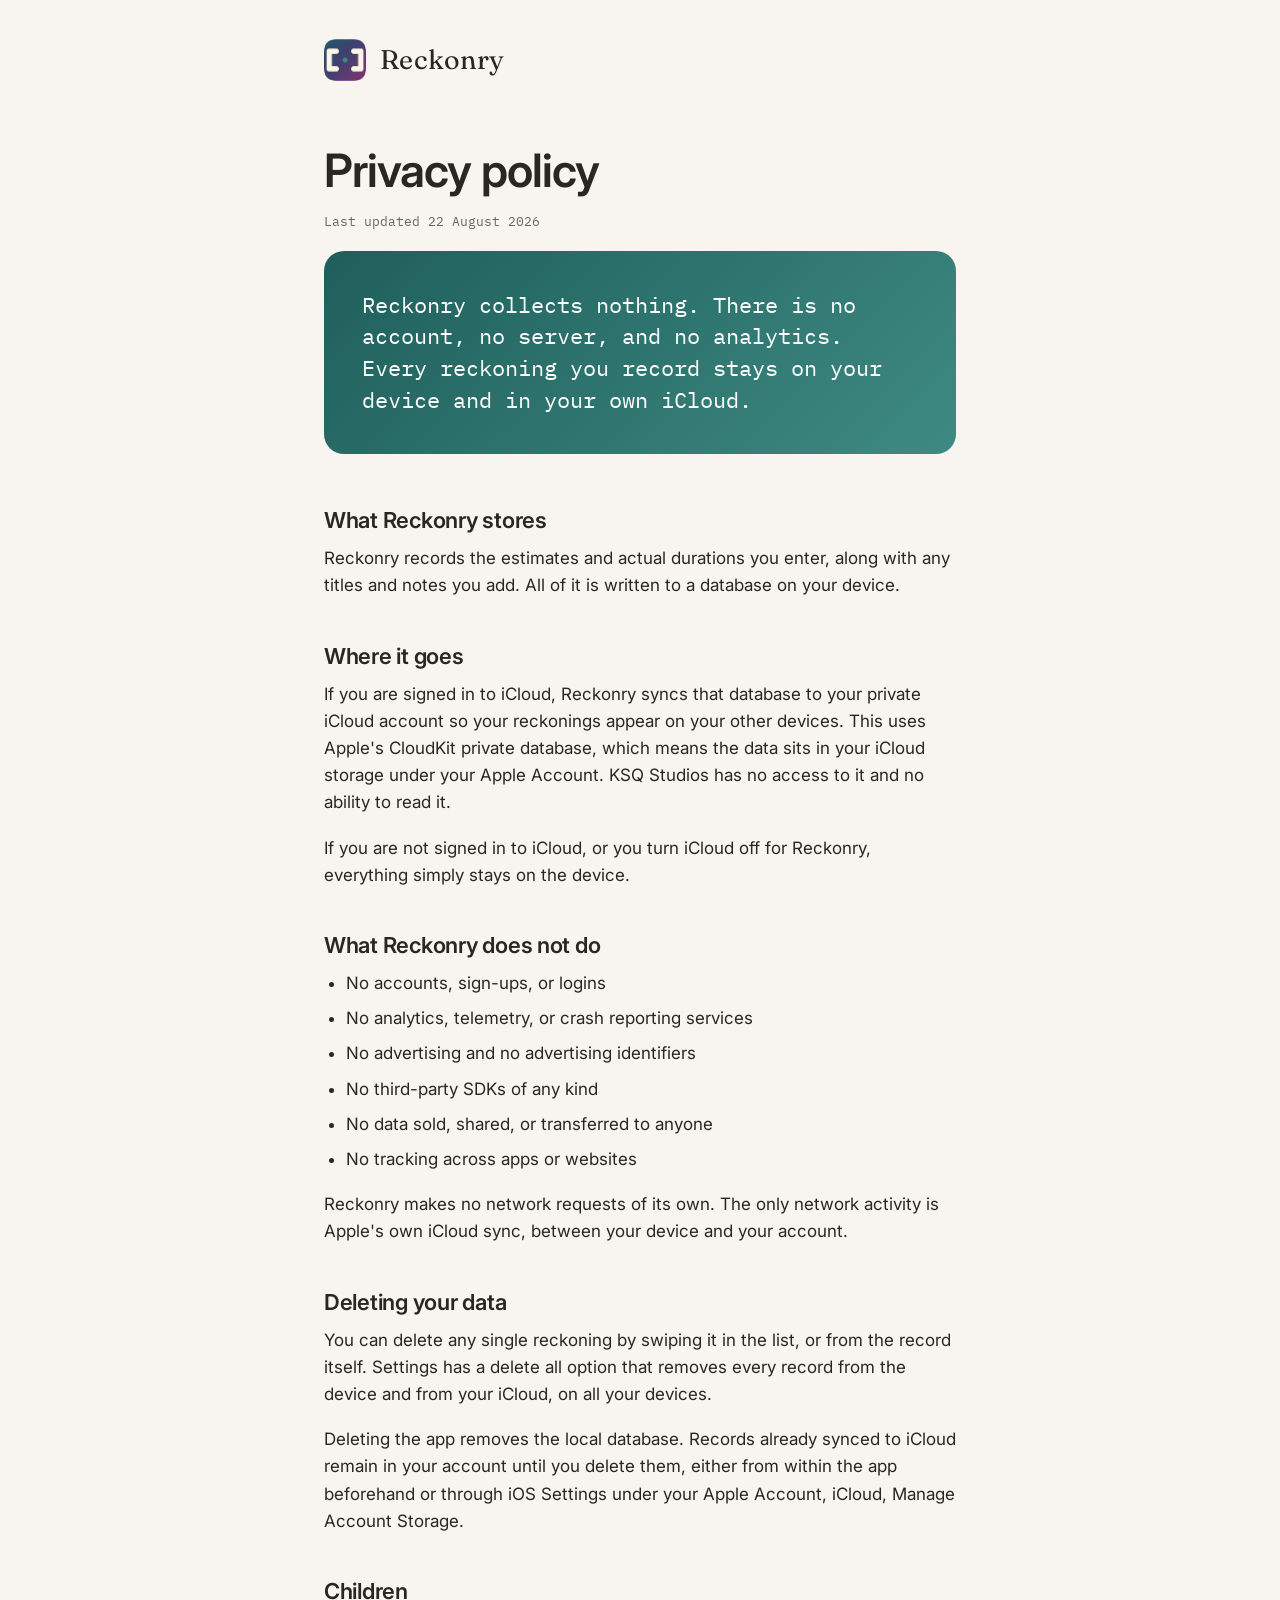
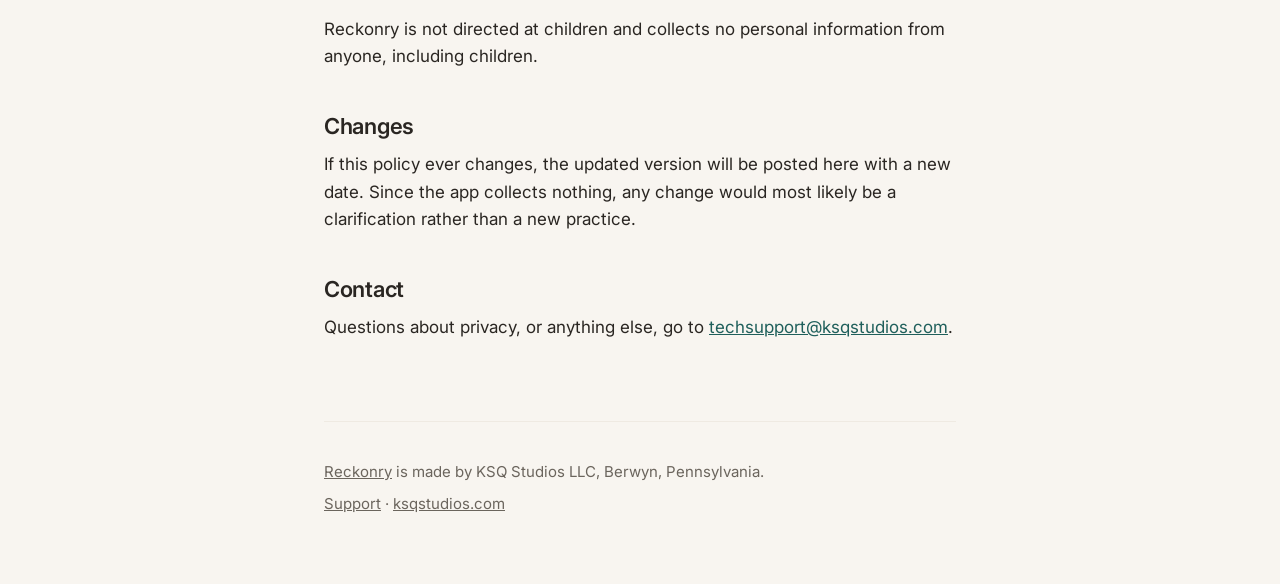
==== privacy.html @ 1746f442 "Reckonry site: index, privacy, support, assets" ====
<!DOCTYPE html>
<html lang="en">
<head>
<meta charset="utf-8">
<meta name="viewport" content="width=device-width, initial-scale=1">
<title>Privacy policy, Reckonry</title>
<meta name="description" content="Reckonry collects nothing. Your record stays on your device and in your own iCloud account.">
<meta name="robots" content="index, follow">
<link rel="apple-touch-icon" href="/apple-touch-icon.png">
<link rel="icon" href="/favicon.png">

<link rel="preconnect" href="https://fonts.googleapis.com">
<link rel="preconnect" href="https://fonts.gstatic.com" crossorigin>
<link href="https://fonts.googleapis.com/css2?family=Fraunces:opsz,wght@72,400;72,500&family=IBM+Plex+Mono:wght@400;500&family=Inter:wght@400;500;600&display=swap" rel="stylesheet">
<link rel="stylesheet" href="/styles.css">
</head>
<body>
<div class="wrap-prose">

  <a class="masthead" href="/">
    <img src="/apple-touch-icon.png" alt="">
    <span class="name">Reckonry</span>
  </a>

  <div class="page-head page-body">
    <h1>Privacy policy</h1>
    <p class="updated">Last updated 22 August 2026</p>

    <div class="card-teal">
      <p>Reckonry collects nothing. There is no account, no server, and no analytics. Every reckoning you record stays on your device and in your own iCloud.</p>
    </div>

    <h2>What Reckonry stores</h2>
    <p>Reckonry records the estimates and actual durations you enter, along with any titles and notes you add. All of it is written to a database on your device.</p>

    <h2>Where it goes</h2>
    <p>If you are signed in to iCloud, Reckonry syncs that database to your private iCloud account so your reckonings appear on your other devices. This uses Apple's CloudKit private database, which means the data sits in your iCloud storage under your Apple Account. KSQ Studios has no access to it and no ability to read it.</p>
    <p>If you are not signed in to iCloud, or you turn iCloud off for Reckonry, everything simply stays on the device.</p>

    <h2>What Reckonry does not do</h2>
    <ul>
      <li>No accounts, sign-ups, or logins</li>
      <li>No analytics, telemetry, or crash reporting services</li>
      <li>No advertising and no advertising identifiers</li>
      <li>No third-party SDKs of any kind</li>
      <li>No data sold, shared, or transferred to anyone</li>
      <li>No tracking across apps or websites</li>
    </ul>
    <p>Reckonry makes no network requests of its own. The only network activity is Apple's own iCloud sync, between your device and your account.</p>

    <h2>Deleting your data</h2>
    <p>You can delete any single reckoning by swiping it in the list, or from the record itself. Settings has a delete all option that removes every record from the device and from your iCloud, on all your devices.</p>
    <p>Deleting the app removes the local database. Records already synced to iCloud remain in your account until you delete them, either from within the app beforehand or through iOS Settings under your Apple Account, iCloud, Manage Account Storage.</p>

    <h2>Children</h2>
    <p>Reckonry is not directed at children and collects no personal information from anyone, including children.</p>

    <h2>Changes</h2>
    <p>If this policy ever changes, the updated version will be posted here with a new date. Since the app collects nothing, any change would most likely be a clarification rather than a new practice.</p>

    <h2>Contact</h2>
    <p>Questions about privacy, or anything else, go to <a href="mailto:techsupport@ksqstudios.com">techsupport@ksqstudios.com</a>.</p>
  </div>

  <footer class="foot-simple">
    <p><a href="/">Reckonry</a> is made by KSQ Studios LLC, Berwyn, Pennsylvania.</p>
    <p><a href="/support.html">Support</a> &middot; <a href="https://ksqstudios.com">ksqstudios.com</a></p>
  </footer>

</div>
</body>
</html>
---- styles.css ----
/* ==========================================================================
   Reckonry, reckonry.app
   Shared stylesheet for index, privacy, and support.

   Type roles mirror the app itself:
     Fraunces      wordmark and arc stage names only
     IBM Plex Mono display figures, eyebrows, data
     Inter         everything else
   ========================================================================== */

:root{
  --cream:#F8F5F0;
  --cream-deep:#EFEAE2;
  --ink:#2A2622;
  --ink-soft:#6B655D;
  --ink-dim:#B9B2A8;

  /* The divergence arc */
  --teal-top:#1F5F5B;    --teal-bot:#3E8A82;
  --petrol-top:#2E4E6E;  --petrol-bot:#4E7899;
  --indigo-top:#46406E;  --indigo-bot:#6E689C;
  --violet-top:#6E3A78;  --violet-bot:#9A5FA6;
  --magenta-top:#8E2358; --magenta-bot:#C04A80;

  --display:"IBM Plex Mono", ui-monospace, monospace;
  --word:"Fraunces", Georgia, serif;
  --body:"Inter", -apple-system, BlinkMacSystemFont, sans-serif;

  --gutter:clamp(20px, 5vw, 64px);
  --measure:1120px;
  --measure-prose:760px;
  --measure-support:800px;
}

*{box-sizing:border-box}
html{scroll-behavior:smooth}

@media (prefers-reduced-motion:reduce){
  html{scroll-behavior:auto}
  *{animation-duration:.01ms !important;transition-duration:.01ms !important}
}

body{
  margin:0;background:var(--cream);color:var(--ink);
  font-family:var(--body);font-size:17px;line-height:1.6;
  -webkit-font-smoothing:antialiased;
}
a{color:inherit}
:focus-visible{outline:3px solid var(--teal-bot);outline-offset:3px;border-radius:4px}

.wrap{max-width:var(--measure);margin:0 auto;padding-inline:var(--gutter)}
.wrap-prose{max-width:var(--measure-prose);margin:0 auto;padding-inline:var(--gutter)}
.wrap-support{max-width:var(--measure-support);margin:0 auto;padding-inline:var(--gutter)}

/* --------------------------------------------------------------- masthead */
.masthead{display:flex;align-items:center;gap:14px;padding:38px 0 0;
  text-decoration:none;color:inherit}
.masthead img{width:42px;height:42px;border-radius:10px}
.masthead .name{font-family:var(--word);font-size:27px;letter-spacing:.01em}

/* ------------------------------------------------------------------- hero */
.hero{padding:70px 0 10px}
.hero h1{
  font-family:var(--body);font-weight:600;
  font-size:clamp(34px,6.2vw,62px);line-height:1.08;
  letter-spacing:-.022em;margin:0 0 22px;max-width:15ch;
}
.hero p.lede{
  font-size:clamp(17px,2.2vw,20px);color:var(--ink-soft);
  max-width:52ch;margin:0 0 38px;
}

/* --------------------------------------------- specimen, the signature */
.specimen{
  border-radius:22px;padding:clamp(28px,5vw,46px);color:#fff;
  background:linear-gradient(135deg,var(--teal-top),var(--teal-bot));
  transition:background 900ms ease;
  min-height:230px;display:flex;flex-direction:column;justify-content:center;
}
.specimen .task{
  font-family:var(--body);font-weight:500;font-size:15px;
  opacity:.82;margin-bottom:12px;
}
.specimen .verdict{
  font-family:var(--display);font-weight:400;
  font-size:clamp(28px,5.4vw,50px);line-height:1.1;letter-spacing:-.02em;
  margin-bottom:18px;
}
.specimen .figures{font-family:var(--display);font-size:clamp(13px,1.7vw,16px);opacity:.85}
.specimen .figures span{white-space:nowrap}
.specimen .figures i{font-style:normal;opacity:.55;padding:0 10px}

.fade{animation:fade 900ms ease}
@keyframes fade{from{opacity:.15}to{opacity:1}}

.hint{font-size:13px;color:var(--ink-soft);margin:14px 0 0;font-family:var(--display)}

/* -------------------------------------------------------------------- buy */
.buy{display:flex;flex-wrap:wrap;align-items:center;gap:18px;margin:46px 0 0}
.badge{display:inline-block}
.badge img{height:56px;display:block}
.price{font-family:var(--display);font-size:16px;color:var(--ink-soft)}

/* --------------------------------------------------------------- sections */
section{padding:clamp(70px,10vw,120px) 0 0}

.eyebrow{
  font-family:var(--display);font-size:13px;letter-spacing:.14em;
  text-transform:uppercase;color:var(--ink-soft);margin:0 0 18px;
}
h2{
  font-family:var(--body);font-weight:600;
  font-size:clamp(26px,4vw,40px);line-height:1.14;letter-spacing:-.018em;
  margin:0 0 20px;max-width:20ch;
}
.section-lede{color:var(--ink-soft);max-width:58ch;margin:0 0 42px;font-size:18px}

/* --------------------------------------------------------- three moments */
.moments{display:grid;gap:26px;grid-template-columns:repeat(3,1fr)}
.moment{background:#fff;border-radius:18px;padding:30px 28px;border:1px solid var(--cream-deep)}
.moment .when{
  font-family:var(--display);font-size:12px;letter-spacing:.12em;
  text-transform:uppercase;color:var(--teal-top);margin-bottom:14px;
}
.moment h3{font-size:19px;font-weight:600;margin:0 0 8px;letter-spacing:-.01em}
.moment p{margin:0;color:var(--ink-soft);font-size:15.5px}

/* ---------------------------------------------------------------- the arc */
.arc{display:grid;gap:12px;grid-template-columns:repeat(5,1fr)}
.stage{
  border-radius:16px;padding:26px 20px 22px;color:#fff;min-height:190px;
  display:flex;flex-direction:column;justify-content:flex-end;
}
.stage .band{font-family:var(--display);font-size:13px;opacity:.85}
.stage .label{font-family:var(--word);font-size:23px;margin-top:6px}
.s1{background:linear-gradient(135deg,var(--teal-top),var(--teal-bot))}
.s2{background:linear-gradient(135deg,var(--petrol-top),var(--petrol-bot))}
.s3{background:linear-gradient(135deg,var(--indigo-top),var(--indigo-bot))}
.s4{background:linear-gradient(135deg,var(--violet-top),var(--violet-bot))}
.s5{background:linear-gradient(135deg,var(--magenta-top),var(--magenta-bot))}
.arc-note{color:var(--ink-soft);font-size:15.5px;max-width:62ch;margin:26px 0 0}

/* ------------------------------------------------------------------ shots */
.shots{display:grid;gap:20px;grid-template-columns:repeat(4,1fr)}
.shots img{width:100%;height:auto;border-radius:14px;display:block}

/* --------------------------------------------------------------- refusals */
.refusals{background:var(--ink);color:var(--cream);border-radius:24px;
  padding:clamp(34px,6vw,64px)}
.refusals h2{color:var(--cream)}
.refusals .eyebrow{color:var(--ink-dim)}
.refusals .section-lede{color:var(--ink-dim)}
.refusal-list{list-style:none;margin:0;padding:0;display:grid;gap:2px;
  grid-template-columns:repeat(2,1fr)}
.refusal-list li{
  font-family:var(--display);font-size:15.5px;padding:15px 0;
  border-top:1px solid rgba(248,245,240,.14);
}
.refusals .close{margin:34px 0 0;color:var(--ink-dim);max-width:56ch}

/* ---------------------------------------------------------------- privacy */
.privacy p{max-width:58ch;color:var(--ink-soft);font-size:18px}

/* ------------------------------------------------- interior pages, shared */
.page-head{padding:64px 0 0}
.page-head h1{
  font-family:var(--body);font-weight:600;font-size:clamp(30px,5vw,46px);
  line-height:1.1;letter-spacing:-.02em;margin:0 0 16px;
}
.page-head .lede{color:var(--ink-soft);font-size:19px;max-width:56ch;margin:0 0 44px}
.updated{font-family:var(--display);font-size:13px;color:var(--ink-soft);margin:0 0 46px}

.page-body a{color:var(--teal-top)}
.page-body h2{
  font-family:var(--body);font-weight:600;font-size:22px;
  letter-spacing:-.012em;margin:44px 0 12px;max-width:none;
}
.page-body p{margin:0 0 18px}
.page-body ul{margin:0 0 18px;padding-left:22px}
.page-body li{margin-bottom:8px}

/* Gradient statement card, used on both interior pages */
.card-teal{
  border-radius:20px;padding:clamp(26px,4vw,38px);color:#fff;margin-bottom:54px;
  background:linear-gradient(135deg,var(--teal-top),var(--teal-bot));
}
.card-teal p{margin:0;font-family:var(--display);
  font-size:clamp(17px,2.4vw,22px);line-height:1.45}

/* ------------------------------------------------------- support contact */
.contact-card{
  border-radius:20px;padding:clamp(26px,4vw,36px);color:#fff;margin-bottom:56px;
  background:linear-gradient(135deg,var(--teal-top),var(--teal-bot));
}
.contact-card .label{
  font-family:var(--display);font-size:12px;letter-spacing:.14em;
  text-transform:uppercase;opacity:.8;margin-bottom:12px;
}
.contact-card a{color:#fff;font-family:var(--display);
  font-size:clamp(17px,2.6vw,24px);text-decoration:none;
  border-bottom:1px solid rgba(255,255,255,.45)}
.contact-card p{margin:16px 0 0;opacity:.88;font-size:15.5px;max-width:52ch}

/* ------------------------------------------------------------ support q&a */
.qa{border-top:1px solid var(--cream-deep);padding:26px 0}
.qa h2{font-family:var(--body);font-weight:600;font-size:19px;
  letter-spacing:-.01em;margin:0 0 10px;max-width:none}
.qa p{margin:0 0 14px;color:var(--ink-soft)}
.qa p:last-child{margin-bottom:0}
.qa ol{margin:0 0 14px;padding-left:22px;color:var(--ink-soft)}
.qa li{margin-bottom:7px}

/* ----------------------------------------------------------------- footer */
footer{margin-top:clamp(80px,11vw,130px);padding:44px 0 60px;
  border-top:1px solid var(--cream-deep)}
.foot-grid{display:flex;flex-wrap:wrap;gap:34px;justify-content:space-between;
  align-items:flex-start}
.foot-grid a{color:var(--ink-soft);text-decoration:none;font-size:15px;
  display:block;padding:3px 0}
.foot-grid a:hover{color:var(--ink)}
.foot-title{font-family:var(--display);font-size:12px;letter-spacing:.13em;
  text-transform:uppercase;color:var(--ink-soft);margin-bottom:10px}
.colophon{margin-top:38px;font-size:14px;color:var(--ink-soft)}

.foot-simple{margin-top:80px;padding:38px 0 60px;border-top:1px solid var(--cream-deep);
  font-size:15px;color:var(--ink-soft)}
.foot-simple a{color:var(--ink-soft)}
.foot-simple p{margin:0 0 8px}

/* ------------------------------------------------------------ responsive */
@media (max-width:900px){
  .moments{grid-template-columns:1fr}
  .arc{grid-template-columns:repeat(2,1fr)}
  .shots{grid-template-columns:repeat(2,1fr)}
  .refusal-list{grid-template-columns:1fr}
}
@media (max-width:520px){
  .arc{grid-template-columns:1fr}
  .shots{grid-template-columns:1fr}
}
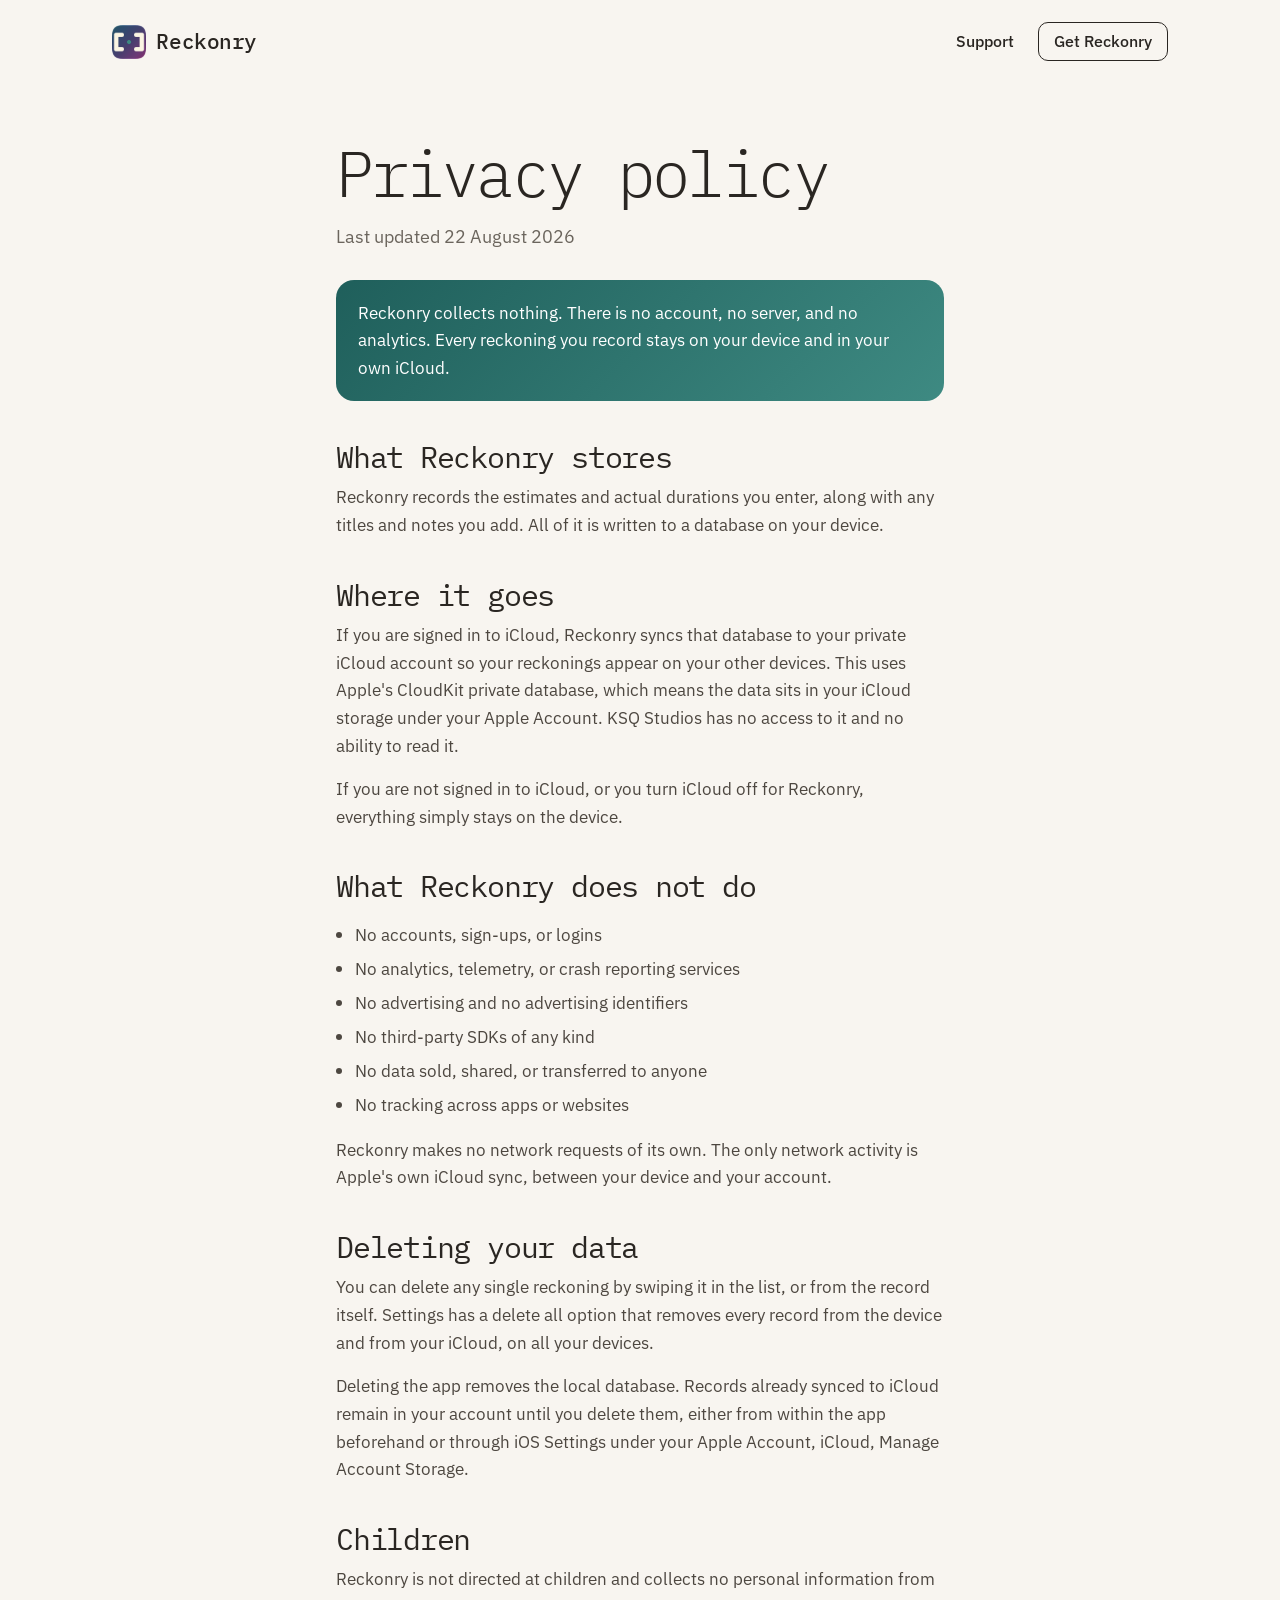
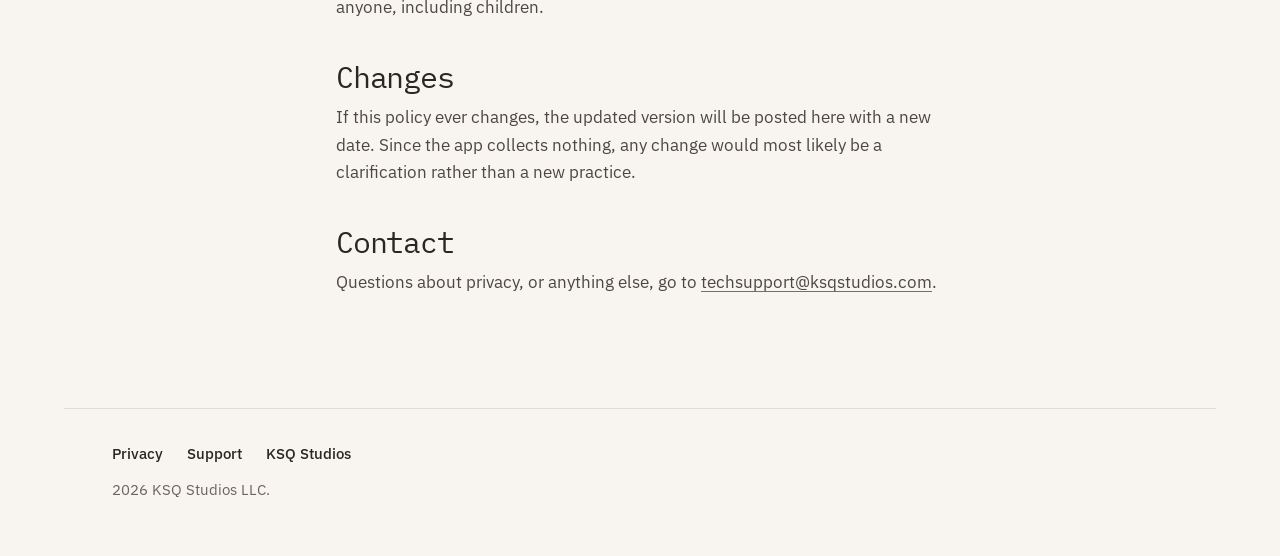
==== commit 19469235: "Redesign the site: the page is a reckoning of its own" ====
--- a/privacy.html
+++ b/privacy.html
@@ -7,22 +7,27 @@
 <meta name="description" content="Reckonry collects nothing. Your record stays on your device and in your own iCloud account.">
 <meta name="robots" content="index, follow">
 <link rel="apple-touch-icon" href="/apple-touch-icon.png">
+<meta name="theme-color" content="#f8f5f0">
 <link rel="icon" href="/favicon.png">
 
 <link rel="preconnect" href="https://fonts.googleapis.com">
 <link rel="preconnect" href="https://fonts.gstatic.com" crossorigin>
-<link href="https://fonts.googleapis.com/css2?family=Fraunces:opsz,wght@72,400;72,500&family=IBM+Plex+Mono:wght@400;500&family=Inter:wght@400;500;600&display=swap" rel="stylesheet">
+<link href="https://fonts.googleapis.com/css2?family=IBM+Plex+Mono:wght@300;400;500&family=IBM+Plex+Sans:wght@400;500;600&display=swap" rel="stylesheet">
 <link rel="stylesheet" href="/styles.css">
 </head>
-<body>
-<div class="wrap-prose">
+<body class="doc-page">
 
-  <a class="masthead" href="/">
-    <img src="/apple-touch-icon.png" alt="">
-    <span class="name">Reckonry</span>
-  </a>
+<header class="bar">
+  <div class="bar-inner">
+    <a class="mark" href="/"><img src="/apple-touch-icon.png" alt="" width="34" height="34">Reckonry</a>
+    <nav aria-label="Site">
+      <a href="/support">Support</a>
+      <a class="bar-cta" href="https://apps.apple.com/us/app/reckonry/id6803737260" rel="noopener">Get Reckonry</a>
+    </nav>
+  </div>
+</header>
 
-  <div class="page-head page-body">
+<main class="doc">
     <h1>Privacy policy</h1>
     <p class="updated">Last updated 22 August 2026</p>
 
@@ -60,13 +65,18 @@
 
     <h2>Contact</h2>
     <p>Questions about privacy, or anything else, go to <a href="mailto:techsupport@ksqstudios.com">techsupport@ksqstudios.com</a>.</p>
+</main>
+
+<footer class="foot">
+  <div class="foot-inner">
+    <nav aria-label="Footer">
+      <a href="/privacy">Privacy</a>
+      <a href="/support">Support</a>
+      <a href="https://ksqstudios.com">KSQ Studios</a>
+    </nav>
+    <p>2026 KSQ Studios LLC.</p>
   </div>
+</footer>
 
-  <footer class="foot-simple">
-    <p><a href="/">Reckonry</a> is made by KSQ Studios LLC, Berwyn, Pennsylvania.</p>
-    <p><a href="/support.html">Support</a> &middot; <a href="https://ksqstudios.com">ksqstudios.com</a></p>
-  </footer>
-
-</div>
 </body>
 </html>
--- a/styles.css
+++ b/styles.css
@@ -1,240 +1,414 @@
-/* ==========================================================================
-   Reckonry, reckonry.app
-   Shared stylesheet for index, privacy, and support.
-
-   Type roles mirror the app itself:
-     Fraunces      wordmark and arc stage names only
-     IBM Plex Mono display figures, eyebrows, data
-     Inter         everything else
-   ========================================================================== */
-
-:root{
-  --cream:#F8F5F0;
-  --cream-deep:#EFEAE2;
-  --ink:#2A2622;
-  --ink-soft:#6B655D;
-  --ink-dim:#B9B2A8;
-
-  /* The divergence arc */
-  --teal-top:#1F5F5B;    --teal-bot:#3E8A82;
-  --petrol-top:#2E4E6E;  --petrol-bot:#4E7899;
-  --indigo-top:#46406E;  --indigo-bot:#6E689C;
-  --violet-top:#6E3A78;  --violet-bot:#9A5FA6;
-  --magenta-top:#8E2358; --magenta-bot:#C04A80;
-
-  --display:"IBM Plex Mono", ui-monospace, monospace;
-  --word:"Fraunces", Georgia, serif;
-  --body:"Inter", -apple-system, BlinkMacSystemFont, sans-serif;
-
-  --gutter:clamp(20px, 5vw, 64px);
-  --measure:1120px;
-  --measure-prose:760px;
-  --measure-support:800px;
-}
-
-*{box-sizing:border-box}
-html{scroll-behavior:smooth}
-
-@media (prefers-reduced-motion:reduce){
-  html{scroll-behavior:auto}
-  *{animation-duration:.01ms !important;transition-duration:.01ms !important}
-}
-
-body{
-  margin:0;background:var(--cream);color:var(--ink);
-  font-family:var(--body);font-size:17px;line-height:1.6;
-  -webkit-font-smoothing:antialiased;
-}
-a{color:inherit}
-:focus-visible{outline:3px solid var(--teal-bot);outline-offset:3px;border-radius:4px}
-
-.wrap{max-width:var(--measure);margin:0 auto;padding-inline:var(--gutter)}
-.wrap-prose{max-width:var(--measure-prose);margin:0 auto;padding-inline:var(--gutter)}
-.wrap-support{max-width:var(--measure-support);margin:0 auto;padding-inline:var(--gutter)}
-
-/* --------------------------------------------------------------- masthead */
-.masthead{display:flex;align-items:center;gap:14px;padding:38px 0 0;
-  text-decoration:none;color:inherit}
-.masthead img{width:42px;height:42px;border-radius:10px}
-.masthead .name{font-family:var(--word);font-size:27px;letter-spacing:.01em}
-
-/* ------------------------------------------------------------------- hero */
-.hero{padding:70px 0 10px}
-.hero h1{
-  font-family:var(--body);font-weight:600;
-  font-size:clamp(34px,6.2vw,62px);line-height:1.08;
-  letter-spacing:-.022em;margin:0 0 22px;max-width:15ch;
-}
-.hero p.lede{
-  font-size:clamp(17px,2.2vw,20px);color:var(--ink-soft);
-  max-width:52ch;margin:0 0 38px;
-}
-
-/* --------------------------------------------- specimen, the signature */
-.specimen{
-  border-radius:22px;padding:clamp(28px,5vw,46px);color:#fff;
-  background:linear-gradient(135deg,var(--teal-top),var(--teal-bot));
-  transition:background 900ms ease;
-  min-height:230px;display:flex;flex-direction:column;justify-content:center;
-}
-.specimen .task{
-  font-family:var(--body);font-weight:500;font-size:15px;
-  opacity:.82;margin-bottom:12px;
-}
-.specimen .verdict{
-  font-family:var(--display);font-weight:400;
-  font-size:clamp(28px,5.4vw,50px);line-height:1.1;letter-spacing:-.02em;
-  margin-bottom:18px;
-}
-.specimen .figures{font-family:var(--display);font-size:clamp(13px,1.7vw,16px);opacity:.85}
-.specimen .figures span{white-space:nowrap}
-.specimen .figures i{font-style:normal;opacity:.55;padding:0 10px}
-
-.fade{animation:fade 900ms ease}
-@keyframes fade{from{opacity:.15}to{opacity:1}}
-
-.hint{font-size:13px;color:var(--ink-soft);margin:14px 0 0;font-family:var(--display)}
-
-/* -------------------------------------------------------------------- buy */
-.buy{display:flex;flex-wrap:wrap;align-items:center;gap:18px;margin:46px 0 0}
-.badge{display:inline-block}
-.badge img{height:56px;display:block}
-.price{font-family:var(--display);font-size:16px;color:var(--ink-soft)}
-
-/* --------------------------------------------------------------- sections */
-section{padding:clamp(70px,10vw,120px) 0 0}
-
-.eyebrow{
-  font-family:var(--display);font-size:13px;letter-spacing:.14em;
-  text-transform:uppercase;color:var(--ink-soft);margin:0 0 18px;
-}
-h2{
-  font-family:var(--body);font-weight:600;
-  font-size:clamp(26px,4vw,40px);line-height:1.14;letter-spacing:-.018em;
-  margin:0 0 20px;max-width:20ch;
-}
-.section-lede{color:var(--ink-soft);max-width:58ch;margin:0 0 42px;font-size:18px}
-
-/* --------------------------------------------------------- three moments */
-.moments{display:grid;gap:26px;grid-template-columns:repeat(3,1fr)}
-.moment{background:#fff;border-radius:18px;padding:30px 28px;border:1px solid var(--cream-deep)}
-.moment .when{
-  font-family:var(--display);font-size:12px;letter-spacing:.12em;
-  text-transform:uppercase;color:var(--teal-top);margin-bottom:14px;
-}
-.moment h3{font-size:19px;font-weight:600;margin:0 0 8px;letter-spacing:-.01em}
-.moment p{margin:0;color:var(--ink-soft);font-size:15.5px}
-
-/* ---------------------------------------------------------------- the arc */
-.arc{display:grid;gap:12px;grid-template-columns:repeat(5,1fr)}
-.stage{
-  border-radius:16px;padding:26px 20px 22px;color:#fff;min-height:190px;
-  display:flex;flex-direction:column;justify-content:flex-end;
-}
-.stage .band{font-family:var(--display);font-size:13px;opacity:.85}
-.stage .label{font-family:var(--word);font-size:23px;margin-top:6px}
-.s1{background:linear-gradient(135deg,var(--teal-top),var(--teal-bot))}
-.s2{background:linear-gradient(135deg,var(--petrol-top),var(--petrol-bot))}
-.s3{background:linear-gradient(135deg,var(--indigo-top),var(--indigo-bot))}
-.s4{background:linear-gradient(135deg,var(--violet-top),var(--violet-bot))}
-.s5{background:linear-gradient(135deg,var(--magenta-top),var(--magenta-bot))}
-.arc-note{color:var(--ink-soft);font-size:15.5px;max-width:62ch;margin:26px 0 0}
-
-/* ------------------------------------------------------------------ shots */
-.shots{display:grid;gap:20px;grid-template-columns:repeat(4,1fr)}
-.shots img{width:100%;height:auto;border-radius:14px;display:block}
-
-/* --------------------------------------------------------------- refusals */
-.refusals{background:var(--ink);color:var(--cream);border-radius:24px;
-  padding:clamp(34px,6vw,64px)}
-.refusals h2{color:var(--cream)}
-.refusals .eyebrow{color:var(--ink-dim)}
-.refusals .section-lede{color:var(--ink-dim)}
-.refusal-list{list-style:none;margin:0;padding:0;display:grid;gap:2px;
-  grid-template-columns:repeat(2,1fr)}
-.refusal-list li{
-  font-family:var(--display);font-size:15.5px;padding:15px 0;
-  border-top:1px solid rgba(248,245,240,.14);
-}
-.refusals .close{margin:34px 0 0;color:var(--ink-dim);max-width:56ch}
-
-/* ---------------------------------------------------------------- privacy */
-.privacy p{max-width:58ch;color:var(--ink-soft);font-size:18px}
-
-/* ------------------------------------------------- interior pages, shared */
-.page-head{padding:64px 0 0}
-.page-head h1{
-  font-family:var(--body);font-weight:600;font-size:clamp(30px,5vw,46px);
-  line-height:1.1;letter-spacing:-.02em;margin:0 0 16px;
-}
-.page-head .lede{color:var(--ink-soft);font-size:19px;max-width:56ch;margin:0 0 44px}
-.updated{font-family:var(--display);font-size:13px;color:var(--ink-soft);margin:0 0 46px}
-
-.page-body a{color:var(--teal-top)}
-.page-body h2{
-  font-family:var(--body);font-weight:600;font-size:22px;
-  letter-spacing:-.012em;margin:44px 0 12px;max-width:none;
-}
-.page-body p{margin:0 0 18px}
-.page-body ul{margin:0 0 18px;padding-left:22px}
-.page-body li{margin-bottom:8px}
-
-/* Gradient statement card, used on both interior pages */
-.card-teal{
-  border-radius:20px;padding:clamp(26px,4vw,38px);color:#fff;margin-bottom:54px;
-  background:linear-gradient(135deg,var(--teal-top),var(--teal-bot));
-}
-.card-teal p{margin:0;font-family:var(--display);
-  font-size:clamp(17px,2.4vw,22px);line-height:1.45}
-
-/* ------------------------------------------------------- support contact */
-.contact-card{
-  border-radius:20px;padding:clamp(26px,4vw,36px);color:#fff;margin-bottom:56px;
-  background:linear-gradient(135deg,var(--teal-top),var(--teal-bot));
-}
-.contact-card .label{
-  font-family:var(--display);font-size:12px;letter-spacing:.14em;
-  text-transform:uppercase;opacity:.8;margin-bottom:12px;
-}
-.contact-card a{color:#fff;font-family:var(--display);
-  font-size:clamp(17px,2.6vw,24px);text-decoration:none;
-  border-bottom:1px solid rgba(255,255,255,.45)}
-.contact-card p{margin:16px 0 0;opacity:.88;font-size:15.5px;max-width:52ch}
-
-/* ------------------------------------------------------------ support q&a */
-.qa{border-top:1px solid var(--cream-deep);padding:26px 0}
-.qa h2{font-family:var(--body);font-weight:600;font-size:19px;
-  letter-spacing:-.01em;margin:0 0 10px;max-width:none}
-.qa p{margin:0 0 14px;color:var(--ink-soft)}
-.qa p:last-child{margin-bottom:0}
-.qa ol{margin:0 0 14px;padding-left:22px;color:var(--ink-soft)}
-.qa li{margin-bottom:7px}
-
-/* ----------------------------------------------------------------- footer */
-footer{margin-top:clamp(80px,11vw,130px);padding:44px 0 60px;
-  border-top:1px solid var(--cream-deep)}
-.foot-grid{display:flex;flex-wrap:wrap;gap:34px;justify-content:space-between;
-  align-items:flex-start}
-.foot-grid a{color:var(--ink-soft);text-decoration:none;font-size:15px;
-  display:block;padding:3px 0}
-.foot-grid a:hover{color:var(--ink)}
-.foot-title{font-family:var(--display);font-size:12px;letter-spacing:.13em;
-  text-transform:uppercase;color:var(--ink-soft);margin-bottom:10px}
-.colophon{margin-top:38px;font-size:14px;color:var(--ink-soft)}
-
-.foot-simple{margin-top:80px;padding:38px 0 60px;border-top:1px solid var(--cream-deep);
-  font-size:15px;color:var(--ink-soft)}
-.foot-simple a{color:var(--ink-soft)}
-.foot-simple p{margin:0 0 8px}
-
-/* ------------------------------------------------------------ responsive */
-@media (max-width:900px){
-  .moments{grid-template-columns:1fr}
-  .arc{grid-template-columns:repeat(2,1fr)}
-  .shots{grid-template-columns:repeat(2,1fr)}
-  .refusal-list{grid-template-columns:1fr}
-}
-@media (max-width:520px){
-  .arc{grid-template-columns:1fr}
-  .shots{grid-template-columns:1fr}
-}
+/*
+  reckonry.app
+
+  A ledger of estimates. Cream paper, IBM Plex Mono for every heading and
+  figure, as the app sets its verdicts, and IBM Plex Sans for reading. The
+  five divergence stages, Teal to Magenta, are the only color, and only
+  where a miss is being shown.
+
+  The home page is a reckoning of its own: the visitor estimates how long
+  reading it will take, the estimate locks, and End shows how it landed.
+
+  No analytics. The privacy policy says the site collects nothing, so keep
+  it that way.
+*/
+
+:root {
+  --cream: #f8f5f0;
+  --cream-2: #efeae2;
+  --card: #ffffff;
+  --ink: #2a2622;
+  --soft: #6b655d;
+  --dim: #b9b2a8;
+  --hair: rgba(42, 38, 34, 0.12);
+
+  --teal-1: #1f5f5b;    --teal-2: #3e8a82;
+  --petrol-1: #2e4e6e;  --petrol-2: #4e7899;
+  --indigo-1: #46406e;  --indigo-2: #6e689c;
+  --violet-1: #6e3a78;  --violet-2: #9a5fa6;
+  --magenta-1: #8e2358; --magenta-2: #c04a80;
+
+  --mono: "IBM Plex Mono", ui-monospace, Menlo, monospace;
+  --sans: "IBM Plex Sans", -apple-system, BlinkMacSystemFont, system-ui, sans-serif;
+
+  --page: 72rem;
+  --gutter: clamp(1.25rem, 4vw, 3rem);
+}
+
+*, *::before, *::after { box-sizing: border-box; }
+
+html { -webkit-text-size-adjust: 100%; }
+
+body {
+  margin: 0;
+  background: var(--cream);
+  color: var(--ink);
+  font-family: var(--sans);
+  font-size: 1.08rem;
+  line-height: 1.6;
+  -webkit-font-smoothing: antialiased;
+}
+
+img { max-width: 100%; height: auto; display: block; }
+
+a { color: inherit; text-decoration-color: var(--petrol-2); text-underline-offset: 0.2em; }
+
+:focus-visible { outline: 2px solid var(--petrol-2); outline-offset: 3px; border-radius: 3px; }
+
+h1, h2, h3 { font-family: var(--mono); font-weight: 400; margin: 0; letter-spacing: -0.02em; text-wrap: balance; }
+
+p { margin: 0 0 1rem; }
+
+.eyebrow { font-family: var(--mono); font-size: 0.82rem; letter-spacing: 0.08em; text-transform: uppercase; color: var(--soft); margin-bottom: 1.25rem; }
+
+.button {
+  display: inline-block;
+  background: var(--ink);
+  color: var(--cream);
+  font-weight: 600;
+  font-size: 1rem;
+  text-decoration: none;
+  padding: 0.8rem 1.4rem;
+  border-radius: 12px;
+}
+
+.buy { display: flex; flex-wrap: wrap; align-items: center; gap: 0.75rem 1.25rem; margin-top: 2rem; }
+.buy span { font-size: 0.98rem; color: var(--soft); }
+
+/* Stage gradients, used wherever a miss is shown. */
+[data-stage="teal"]    { --s1: var(--teal-1);    --s2: var(--teal-2); }
+[data-stage="petrol"]  { --s1: var(--petrol-1);  --s2: var(--petrol-2); }
+[data-stage="indigo"]  { --s1: var(--indigo-1);  --s2: var(--indigo-2); }
+[data-stage="violet"]  { --s1: var(--violet-1);  --s2: var(--violet-2); }
+[data-stage="magenta"] { --s1: var(--magenta-1); --s2: var(--magenta-2); }
+
+/* ---------- Bar ---------- */
+
+.bar-inner {
+  max-width: var(--page);
+  margin: 0 auto;
+  padding: 1.4rem var(--gutter);
+  display: flex;
+  align-items: center;
+  justify-content: space-between;
+}
+
+.mark { display: flex; align-items: center; gap: 0.65rem; font-family: var(--mono); font-weight: 500; font-size: 1.3rem; text-decoration: none; letter-spacing: -0.02em; }
+.mark img { border-radius: 8px; }
+
+.bar nav { display: flex; align-items: center; gap: 1.5rem; font-weight: 500; font-size: 1rem; }
+.bar nav a { text-decoration: none; }
+.bar-cta { border: 1px solid var(--ink); padding: 0.35rem 0.95rem; border-radius: 10px; }
+
+/* ---------- The live slip ---------- */
+
+.live {
+  position: fixed;
+  top: max(0.75rem, env(safe-area-inset-top));
+  left: 50%;
+  z-index: 10;
+  width: min(36rem, calc(100% - 1.5rem));
+  transform: translateX(-50%);
+  border-radius: 22px;
+  background: #1d1b19;
+  color: #f3efe8;
+  box-shadow: 0 16px 40px rgba(0, 0, 0, 0.28);
+  animation: drop 0.45s cubic-bezier(0.2, 0.9, 0.2, 1);
+}
+
+@keyframes drop { from { transform: translate(-50%, -140%); } }
+
+.live-inner { display: flex; align-items: center; gap: 0.8rem; padding: 0.55rem 0.6rem 0.55rem 1rem; }
+.live-dot { width: 8px; height: 8px; border-radius: 50%; background: var(--teal-2); box-shadow: 0 0 0 4px rgba(62, 138, 130, 0.25); animation: pulse 1.6s ease-in-out infinite; flex: none; }
+@keyframes pulse { 50% { box-shadow: 0 0 0 7px rgba(62, 138, 130, 0); } }
+.live-task { font-size: 0.92rem; font-weight: 500; white-space: nowrap; overflow: hidden; text-overflow: ellipsis; }
+.live-clock { font-family: var(--mono); font-size: 1.35rem; font-variant-numeric: tabular-nums; margin-left: auto; }
+.live-est { font-size: 0.82rem; opacity: 0.7; white-space: nowrap; }
+
+.live-end, .end {
+  font: inherit;
+  font-weight: 600;
+  font-size: 0.92rem;
+  border: 0;
+  border-radius: 999px;
+  cursor: pointer;
+}
+
+.live-end { padding: 0.45rem 1rem; background: #f3efe8; color: #1d1b19; }
+
+/* ---------- Hero ---------- */
+
+.hero {
+  max-width: var(--page);
+  margin: 0 auto;
+  padding: clamp(2.5rem, 7vw, 5rem) var(--gutter) clamp(3.5rem, 7vw, 5rem);
+  display: grid;
+  grid-template-columns: minmax(0, 1.15fr) minmax(0, 0.85fr);
+  gap: clamp(2.5rem, 6vw, 5rem);
+  align-items: center;
+}
+
+.hero h1 { font-size: clamp(2.8rem, 6.2vw, 5.2rem); font-weight: 300; line-height: 1.02; letter-spacing: -0.045em; }
+
+.lede { margin-top: 1.75rem; max-width: 32rem; font-size: 1.22rem; color: var(--soft); }
+
+/* The reckoning card, drawn like the app's Home */
+
+.reckon {
+  background: var(--card);
+  border-radius: 26px;
+  padding: 1.5rem;
+  box-shadow: 0 1px 2px rgba(42, 38, 34, 0.05), 0 20px 50px rgba(42, 38, 34, 0.1);
+}
+
+.reckon-label { font-family: var(--mono); font-size: 0.78rem; letter-spacing: 0.08em; text-transform: uppercase; color: var(--soft); margin-bottom: 0.9rem; }
+
+.reckon-task {
+  background: var(--cream);
+  border-radius: 12px;
+  padding: 0.7rem 0.9rem;
+  font-weight: 500;
+  margin-bottom: 1.1rem;
+}
+
+.reckon-q { font-size: 0.9rem; color: var(--soft); margin-bottom: 0.6rem; }
+
+.chips { display: flex; flex-wrap: wrap; gap: 0.5rem; }
+
+.chip {
+  font: inherit;
+  font-size: 0.95rem;
+  padding: 0.4rem 1rem;
+  border: 0;
+  border-radius: 999px;
+  background: var(--cream);
+  color: var(--ink);
+  cursor: pointer;
+}
+
+.chip[aria-pressed="true"] { background: var(--ink); color: var(--cream); }
+
+.start {
+  display: block;
+  width: 100%;
+  margin-top: 1.3rem;
+  font: inherit;
+  font-weight: 600;
+  padding: 0.85rem;
+  border: 0;
+  border-radius: 14px;
+  background: var(--ink);
+  color: var(--cream);
+  cursor: pointer;
+}
+
+.start:disabled { background: var(--cream-2); color: var(--dim); cursor: default; }
+
+.reckon.is-running .chips, .reckon.is-running .start, .reckon.is-running .reckon-q { display: none; }
+
+.locked { text-align: center; padding: 0.4rem 0 0.2rem; }
+.locked-clock { font-family: var(--mono); font-size: 3.4rem; line-height: 1; margin: 0.2rem 0 0.5rem; font-variant-numeric: tabular-nums; }
+.locked-est { font-size: 0.92rem; color: var(--soft); }
+.end { padding: 0.7rem 2.2rem; background: var(--ink); color: var(--cream); }
+
+.reckon-note { margin: 1rem 0 0; font-size: 0.86rem; color: var(--soft); }
+
+/* ---------- Sections ---------- */
+
+.moments, .arc-sec, .app, .refuse, .landed, .private {
+  max-width: var(--page);
+  margin: 0 auto;
+  padding: clamp(4rem, 8vw, 6rem) var(--gutter);
+  border-top: 1px solid var(--hair);
+}
+
+h2 { font-size: clamp(2.1rem, 4.4vw, 3.4rem); font-weight: 300; line-height: 1.08; letter-spacing: -0.04em; }
+
+.sec-lede { margin-top: 1.4rem; max-width: 40rem; color: var(--soft); font-size: 1.15rem; }
+.sec-note { margin-top: 1.75rem; max-width: 40rem; color: var(--soft); }
+
+/* Three moments */
+
+.moments { display: grid; grid-template-columns: repeat(3, minmax(0, 1fr)); gap: 2rem clamp(1.5rem, 4vw, 3rem); }
+.moment { border-top: 2px solid var(--ink); padding-top: 1rem; }
+.when { font-family: var(--mono); font-size: 0.82rem; letter-spacing: 0.08em; text-transform: uppercase; color: var(--soft); margin-bottom: 0.5rem; }
+.moment h3 { font-size: 1.45rem; font-weight: 400; margin-bottom: 0.6rem; }
+.moment p:last-child { color: var(--soft); }
+
+/* The arc */
+
+.arc { list-style: none; margin: 2.5rem 0 0; padding: 0; display: grid; grid-template-columns: repeat(5, minmax(0, 1fr)); gap: 0.4rem; }
+
+.arc li {
+  position: relative;
+  min-height: 8.5rem;
+  padding: 1rem;
+  border-radius: 14px;
+  color: #fff;
+  background: linear-gradient(135deg, var(--s1), var(--s2));
+  display: flex;
+  flex-direction: column;
+  justify-content: flex-end;
+  transition: transform 0.4s ease, box-shadow 0.4s ease;
+}
+
+.arc b { font-family: var(--mono); font-weight: 400; font-size: 1.3rem; }
+.arc i { font-style: normal; font-size: 0.88rem; opacity: 0.85; }
+
+.arc li.is-yours { transform: translateY(-8px); box-shadow: 0 18px 30px color-mix(in srgb, var(--s1) 40%, transparent); }
+.arc li.is-yours::before {
+  content: "Yours";
+  position: absolute;
+  top: 0.8rem;
+  left: 1rem;
+  font-family: var(--mono);
+  font-size: 0.72rem;
+  letter-spacing: 0.08em;
+  text-transform: uppercase;
+  background: rgba(255, 255, 255, 0.92);
+  color: var(--ink);
+  padding: 0.05rem 0.45rem;
+  border-radius: 5px;
+}
+
+/* The app */
+
+.shots { margin-top: 2.75rem; display: grid; grid-template-columns: repeat(4, minmax(0, 1fr)); gap: clamp(1rem, 2.4vw, 2rem); }
+.shots figure { margin: 0; }
+.shots img { border-radius: clamp(16px, 2vw, 28px); box-shadow: 0 18px 40px rgba(42, 38, 34, 0.12), 0 0 0 1px var(--hair); }
+.shots figcaption { margin-top: 0.9rem; font-family: var(--mono); font-size: 0.92rem; }
+
+.duo { margin: clamp(3rem, 6vw, 4.5rem) 0 0; }
+.duo img { border: 10px solid #141210; border-radius: 26px; box-shadow: 0 30px 60px rgba(42, 38, 34, 0.18); }
+.duo figcaption { margin-top: 1rem; color: var(--soft); max-width: 36rem; }
+
+/* Refusals, as a ledger with the entries struck */
+
+.ledger {
+  list-style: none;
+  margin: 2.5rem 0 0;
+  padding: 0;
+  columns: 2;
+  column-gap: clamp(2rem, 5vw, 4rem);
+  font-family: var(--mono);
+  font-size: 1.02rem;
+}
+
+.ledger li {
+  break-inside: avoid;
+  padding: 0.75rem 0;
+  border-bottom: 1px solid var(--hair);
+  text-decoration: line-through;
+  text-decoration-color: var(--magenta-2);
+  text-decoration-thickness: 2px;
+}
+
+.close { margin-top: 2.5rem; max-width: 44rem; font-family: var(--mono); font-weight: 300; font-size: clamp(1.25rem, 2.4vw, 1.6rem); line-height: 1.4; letter-spacing: -0.02em; }
+
+/* How it landed */
+
+.result {
+  margin-top: 0.5rem;
+  border-radius: 26px;
+  padding: clamp(1.75rem, 4vw, 2.75rem);
+  color: #fff;
+  background: linear-gradient(135deg, var(--s1), var(--s2));
+  box-shadow: 0 24px 50px color-mix(in srgb, var(--s1) 30%, transparent);
+  transition: opacity 0.35s ease;
+}
+
+.result.is-swapping { opacity: 0; }
+
+.result p { margin: 0; }
+.result-task { font-size: 1rem; opacity: 0.85; }
+.result-verdict { font-family: var(--mono); font-weight: 300; font-size: clamp(2.4rem, 6vw, 4.4rem); line-height: 1.05; letter-spacing: -0.04em; margin: 0.4rem 0 0.8rem !important; }
+.result-figures { font-size: 1.05rem; }
+.result-stage { margin-top: 1.25rem !important; font-family: var(--mono); font-size: 0.85rem; letter-spacing: 0.08em; text-transform: uppercase; opacity: 0.9; }
+
+.landed-note { margin-top: 1.25rem; color: var(--soft); }
+.landed-actions { display: flex; gap: 0.75rem; flex-wrap: wrap; }
+.end.big { padding: 0.85rem 2rem; font-size: 1rem; }
+
+.again {
+  font: inherit;
+  font-weight: 600;
+  padding: 0.8rem 1.6rem;
+  border-radius: 999px;
+  border: 1px solid var(--ink);
+  background: none;
+  color: var(--ink);
+  cursor: pointer;
+}
+
+/* Privacy */
+
+.private { text-align: center; }
+.private p { max-width: 38rem; margin: 1.5rem auto 0; color: var(--soft); font-size: 1.12rem; }
+.private .buy { justify-content: center; }
+
+/* ---------- Footer ---------- */
+
+.foot-inner {
+  max-width: var(--page);
+  margin: 0 auto;
+  padding: 2rem var(--gutter) 3rem;
+  border-top: 1px solid var(--hair);
+  font-size: 0.95rem;
+  color: var(--soft);
+}
+
+.foot nav { display: flex; flex-wrap: wrap; gap: 0.5rem 1.5rem; margin-bottom: 0.75rem; font-weight: 500; color: var(--ink); }
+.foot nav a { text-decoration: none; }
+.foot p { margin: 0 0 0.4rem; max-width: 44rem; }
+
+/* ---------- Document pages: privacy, support, event ---------- */
+
+.doc { max-width: 44rem; margin: 0 auto; padding: clamp(2rem, 5vw, 3.5rem) var(--gutter) clamp(4rem, 8vw, 6rem); }
+
+.doc h1 { font-size: clamp(2.6rem, 6vw, 4rem); font-weight: 300; line-height: 1.04; letter-spacing: -0.045em; }
+.doc .lede, .doc .updated { margin-top: 1rem; font-size: 1.15rem; color: var(--soft); max-width: none; }
+.doc h2 { font-size: clamp(1.5rem, 3vw, 1.9rem); font-weight: 400; margin: 2.5rem 0 0.6rem; }
+.doc .qa h2 { margin-top: 0; }
+.doc .qa { margin-bottom: 2.25rem; }
+.doc p, .doc li { color: #4d4740; }
+.doc ul, .doc ol { padding-left: 1.2rem; }
+.doc li { margin-bottom: 0.4rem; }
+.doc .eyebrow { margin-top: 3rem; }
+.doc .duo { margin: 2.5rem 0; }
+
+.card-teal, .contact-card {
+  margin: 1.75rem 0;
+  padding: 1.2rem 1.4rem;
+  border-radius: 18px;
+  color: #fff;
+  background: linear-gradient(135deg, var(--teal-1), var(--teal-2));
+}
+
+.card-teal p, .contact-card p, .contact-card a, .contact-card div { color: #fff; margin: 0; }
+.contact-card .label { font-family: var(--mono); font-size: 0.75rem; letter-spacing: 0.08em; text-transform: uppercase; opacity: 0.8; margin-bottom: 0.3rem; }
+.contact-card a { font-family: var(--mono); font-size: 1.2rem; }
+
+/* ---------- Small screens ---------- */
+
+@media (max-width: 56rem) {
+  .hero, .moments { grid-template-columns: minmax(0, 1fr); }
+  .arc { grid-template-columns: minmax(0, 1fr); }
+  .arc li { min-height: 0; flex-direction: row; justify-content: flex-start; align-items: baseline; padding: 0.9rem 1rem; }
+  .arc li i { margin-left: auto; }
+  .arc li.is-yours { transform: translateX(6px); }
+  .arc li.is-yours::before { position: static; order: -1; margin-right: auto; margin-left: 0; }
+  .arc li.is-yours b { margin-left: 0.6rem; }
+  .shots { grid-template-columns: repeat(2, minmax(0, 1fr)); }
+  .ledger { columns: 1; }
+  .duo img { border-width: 6px; border-radius: 16px; }
+}
+
+@media (max-width: 34rem) {
+  .bar nav { gap: 1rem; }
+  .live-est { display: none; }
+}
+
+@media (prefers-reduced-motion: reduce) {
+  .live, .live-dot { animation: none !important; }
+  .arc li, .result { transition: none !important; }
+}
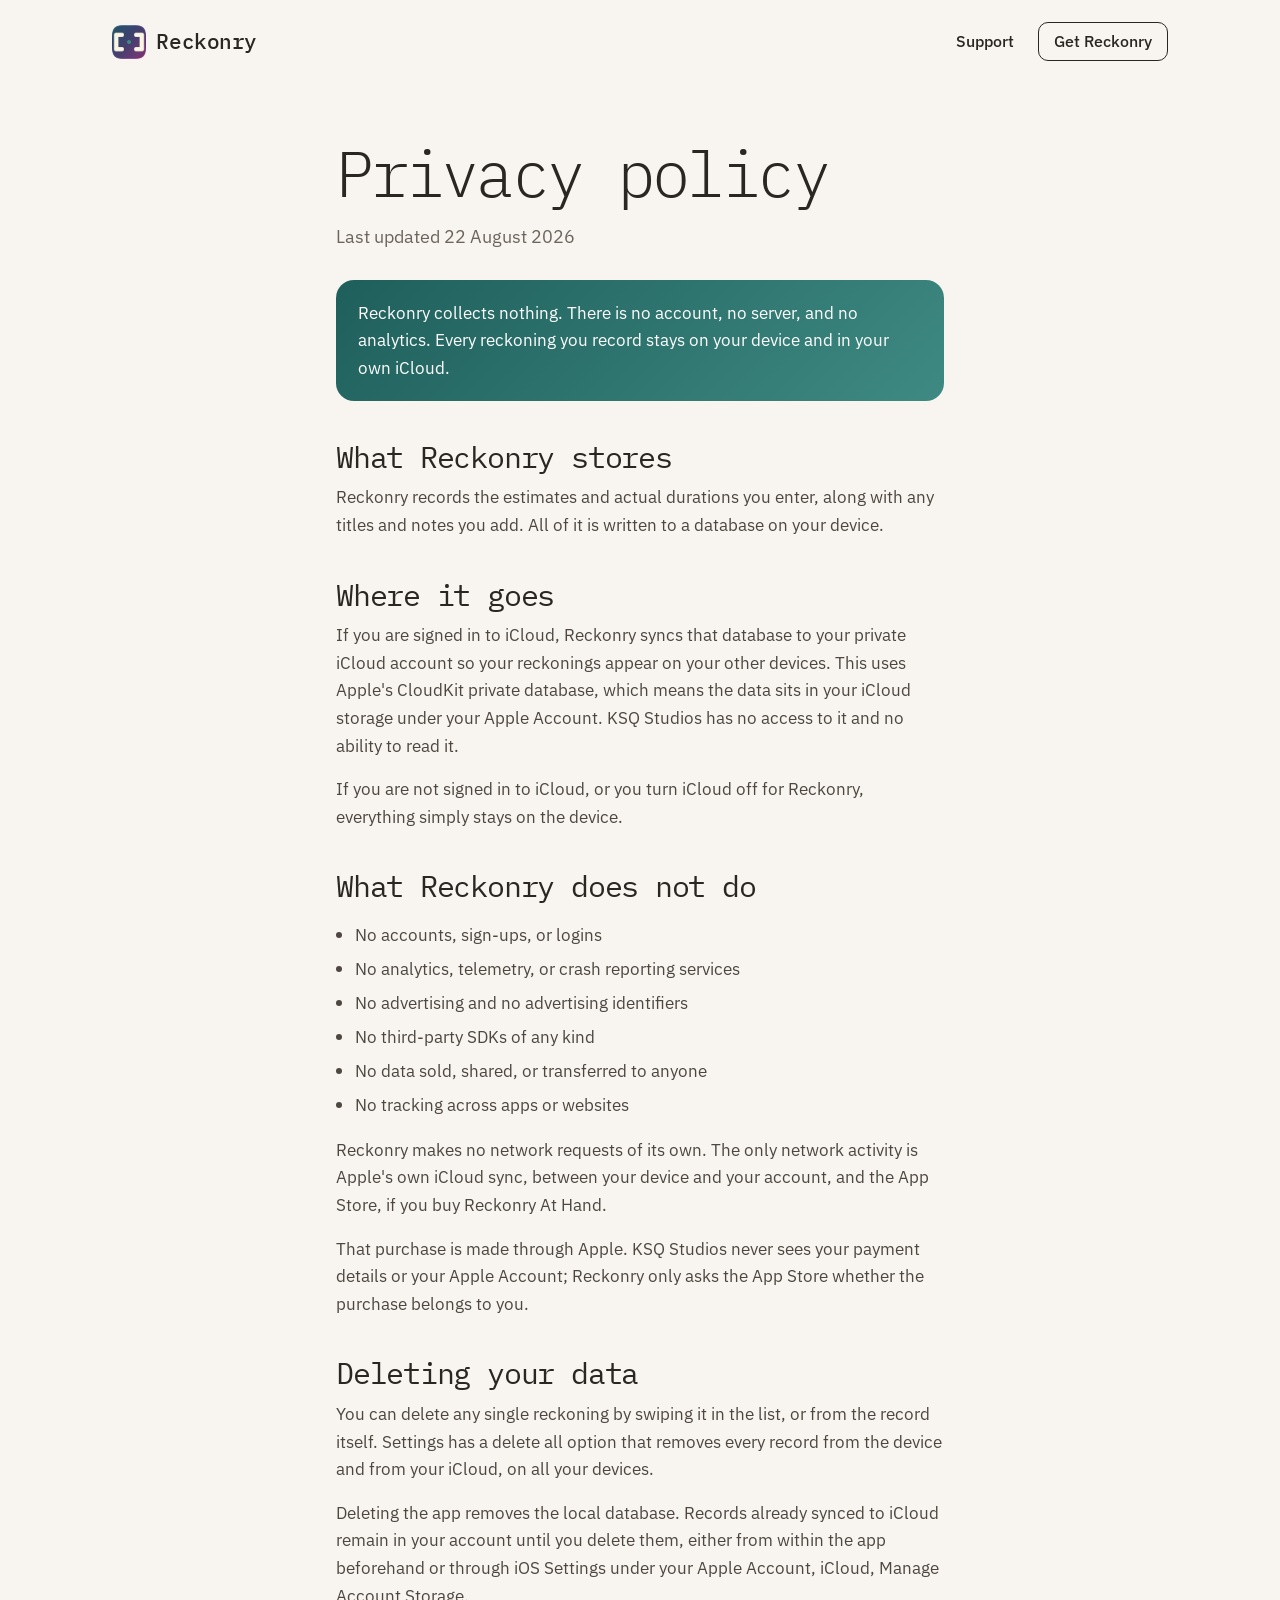
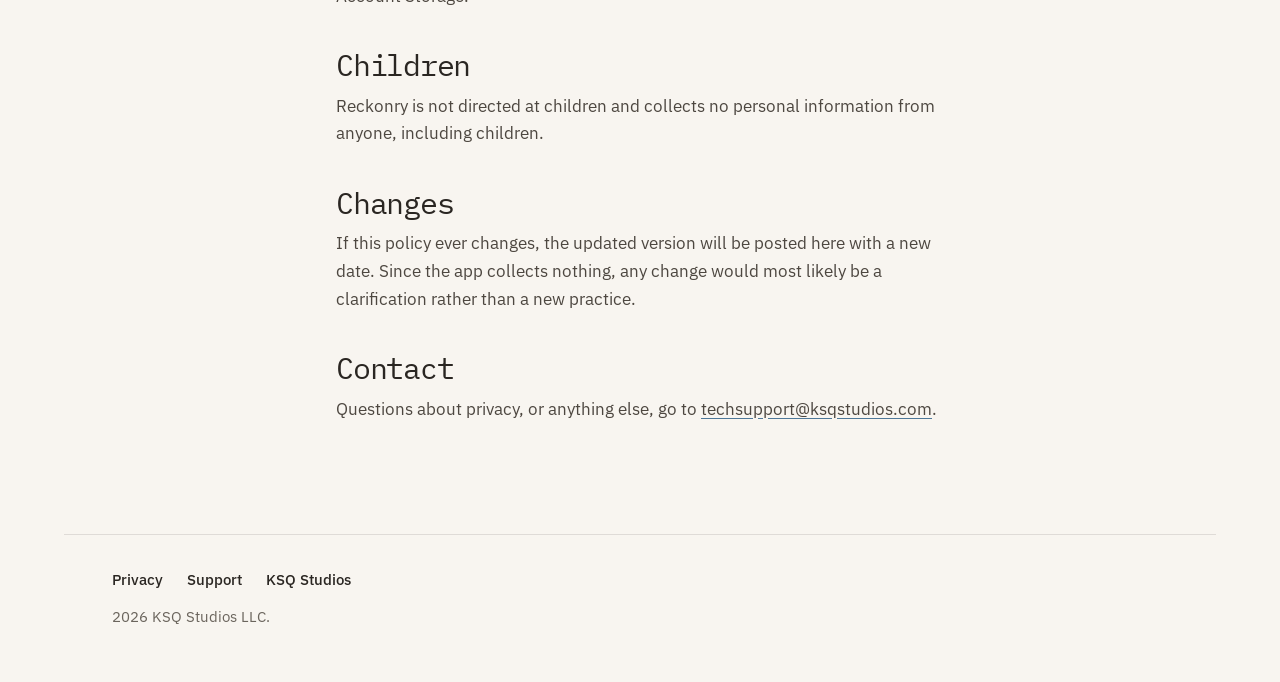
==== commit bcec87ef: "Support and privacy for Reckonry 1.2: pause, Reckonry At Hand" ====
--- a/privacy.html
+++ b/privacy.html
@@ -51,7 +51,8 @@
       <li>No data sold, shared, or transferred to anyone</li>
       <li>No tracking across apps or websites</li>
     </ul>
-    <p>Reckonry makes no network requests of its own. The only network activity is Apple's own iCloud sync, between your device and your account.</p>
+    <p>Reckonry makes no network requests of its own. The only network activity is Apple's own iCloud sync, between your device and your account, and the App Store, if you buy Reckonry At Hand.</p>
+    <p>That purchase is made through Apple. KSQ Studios never sees your payment details or your Apple Account; Reckonry only asks the App Store whether the purchase belongs to you.</p>
 
     <h2>Deleting your data</h2>
     <p>You can delete any single reckoning by swiping it in the list, or from the record itself. Settings has a delete all option that removes every record from the device and from your iCloud, on all your devices.</p>
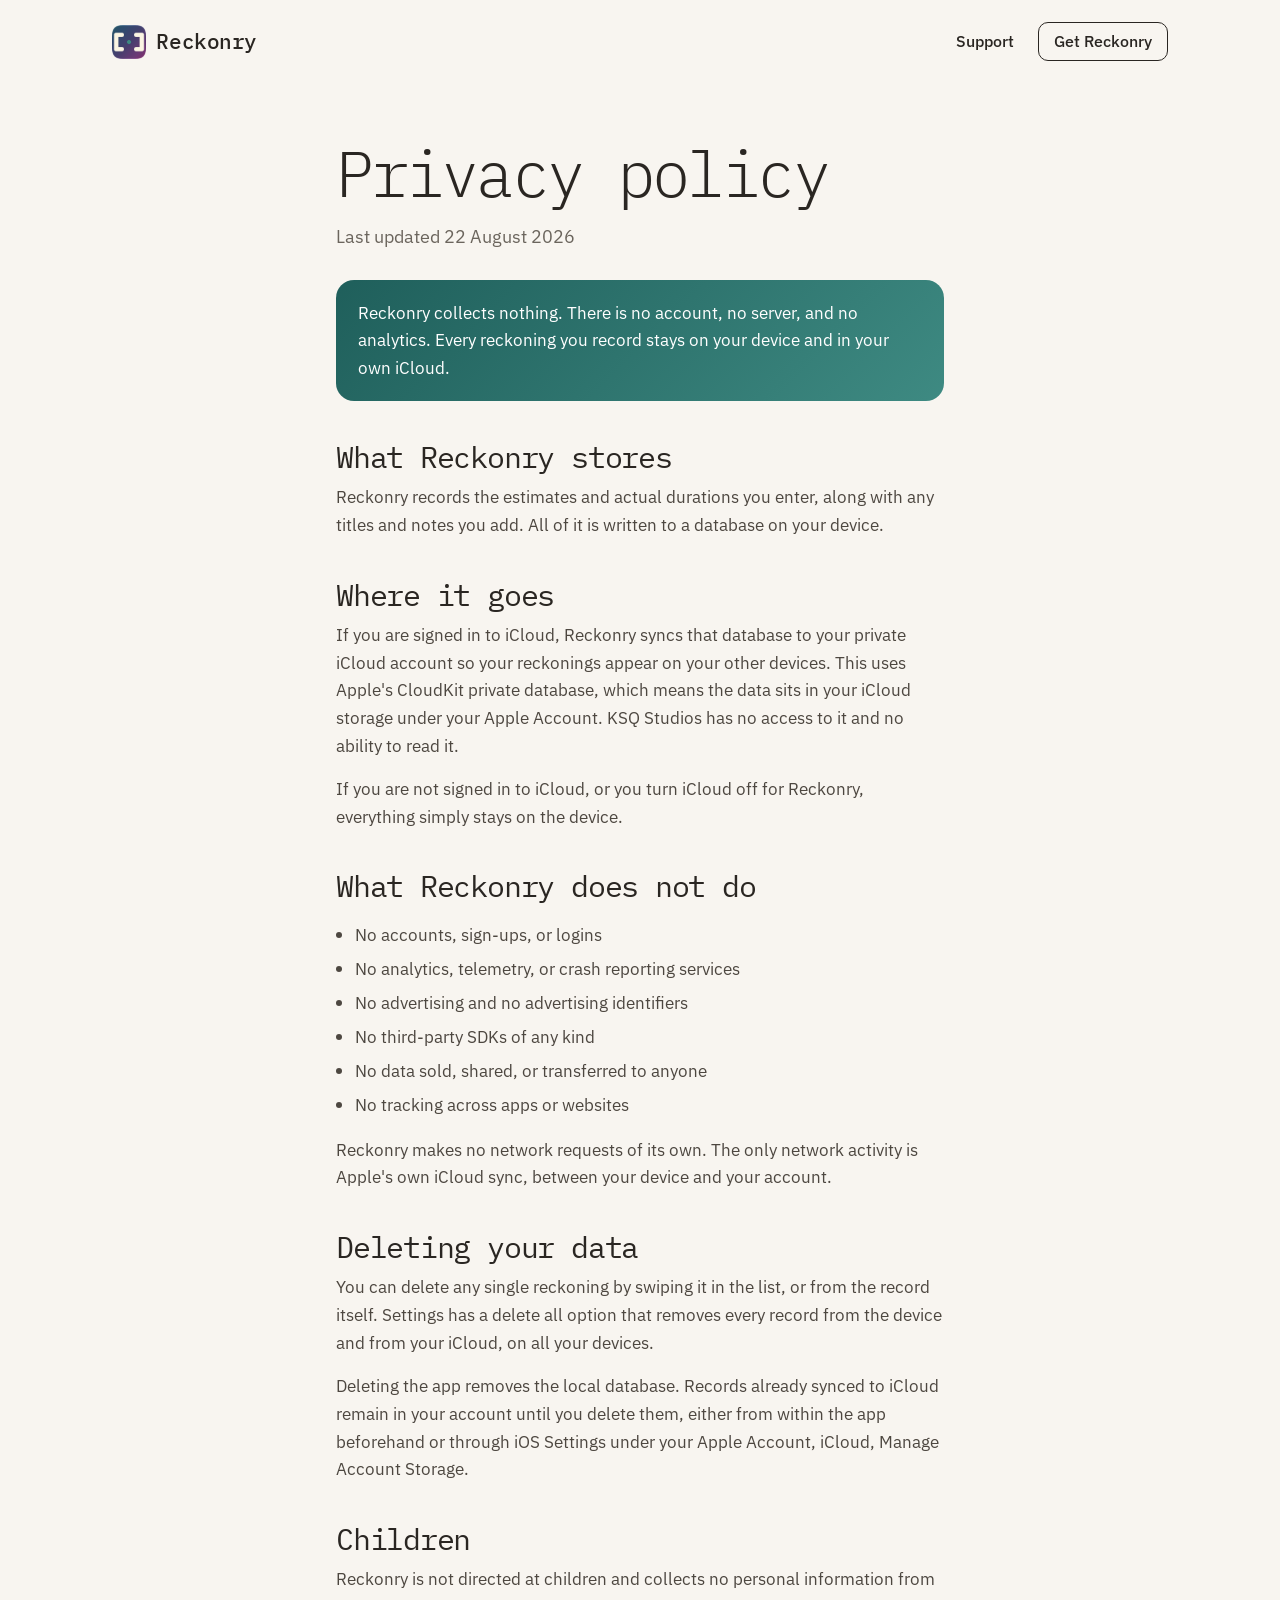
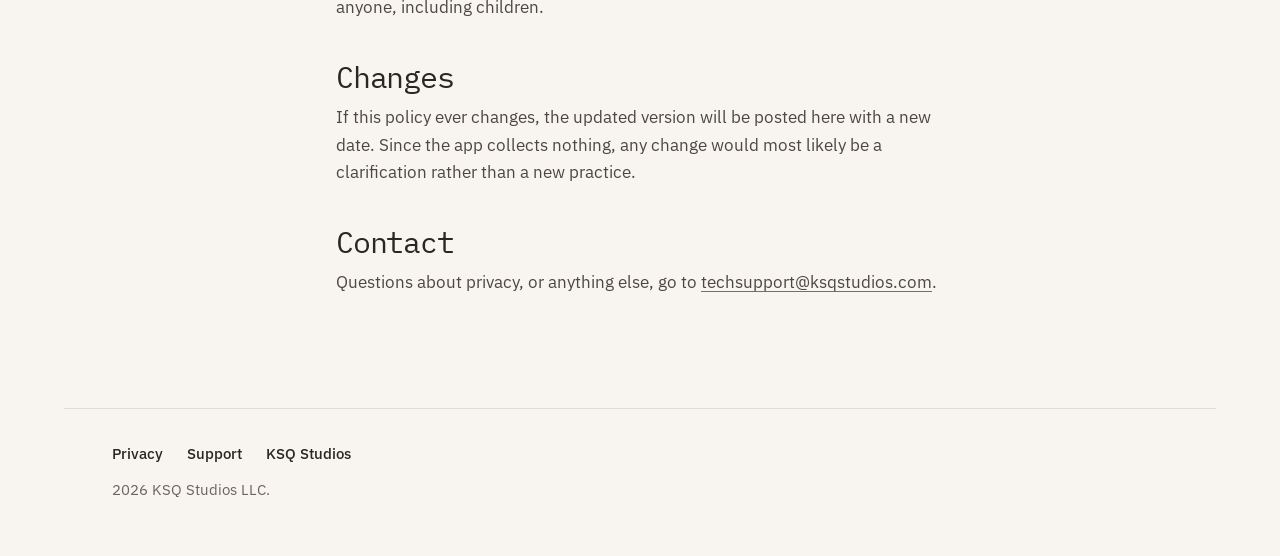
==== commit a7083625: "Hold the 1.2 support and privacy pages until release Reverts bcec87e. On release day, revert this co" ====
--- a/privacy.html
+++ b/privacy.html
@@ -51,8 +51,7 @@
       <li>No data sold, shared, or transferred to anyone</li>
       <li>No tracking across apps or websites</li>
     </ul>
-    <p>Reckonry makes no network requests of its own. The only network activity is Apple's own iCloud sync, between your device and your account, and the App Store, if you buy Reckonry At Hand.</p>
-    <p>That purchase is made through Apple. KSQ Studios never sees your payment details or your Apple Account; Reckonry only asks the App Store whether the purchase belongs to you.</p>
+    <p>Reckonry makes no network requests of its own. The only network activity is Apple's own iCloud sync, between your device and your account.</p>
 
     <h2>Deleting your data</h2>
     <p>You can delete any single reckoning by swiping it in the list, or from the record itself. Settings has a delete all option that removes every record from the device and from your iCloud, on all your devices.</p>
